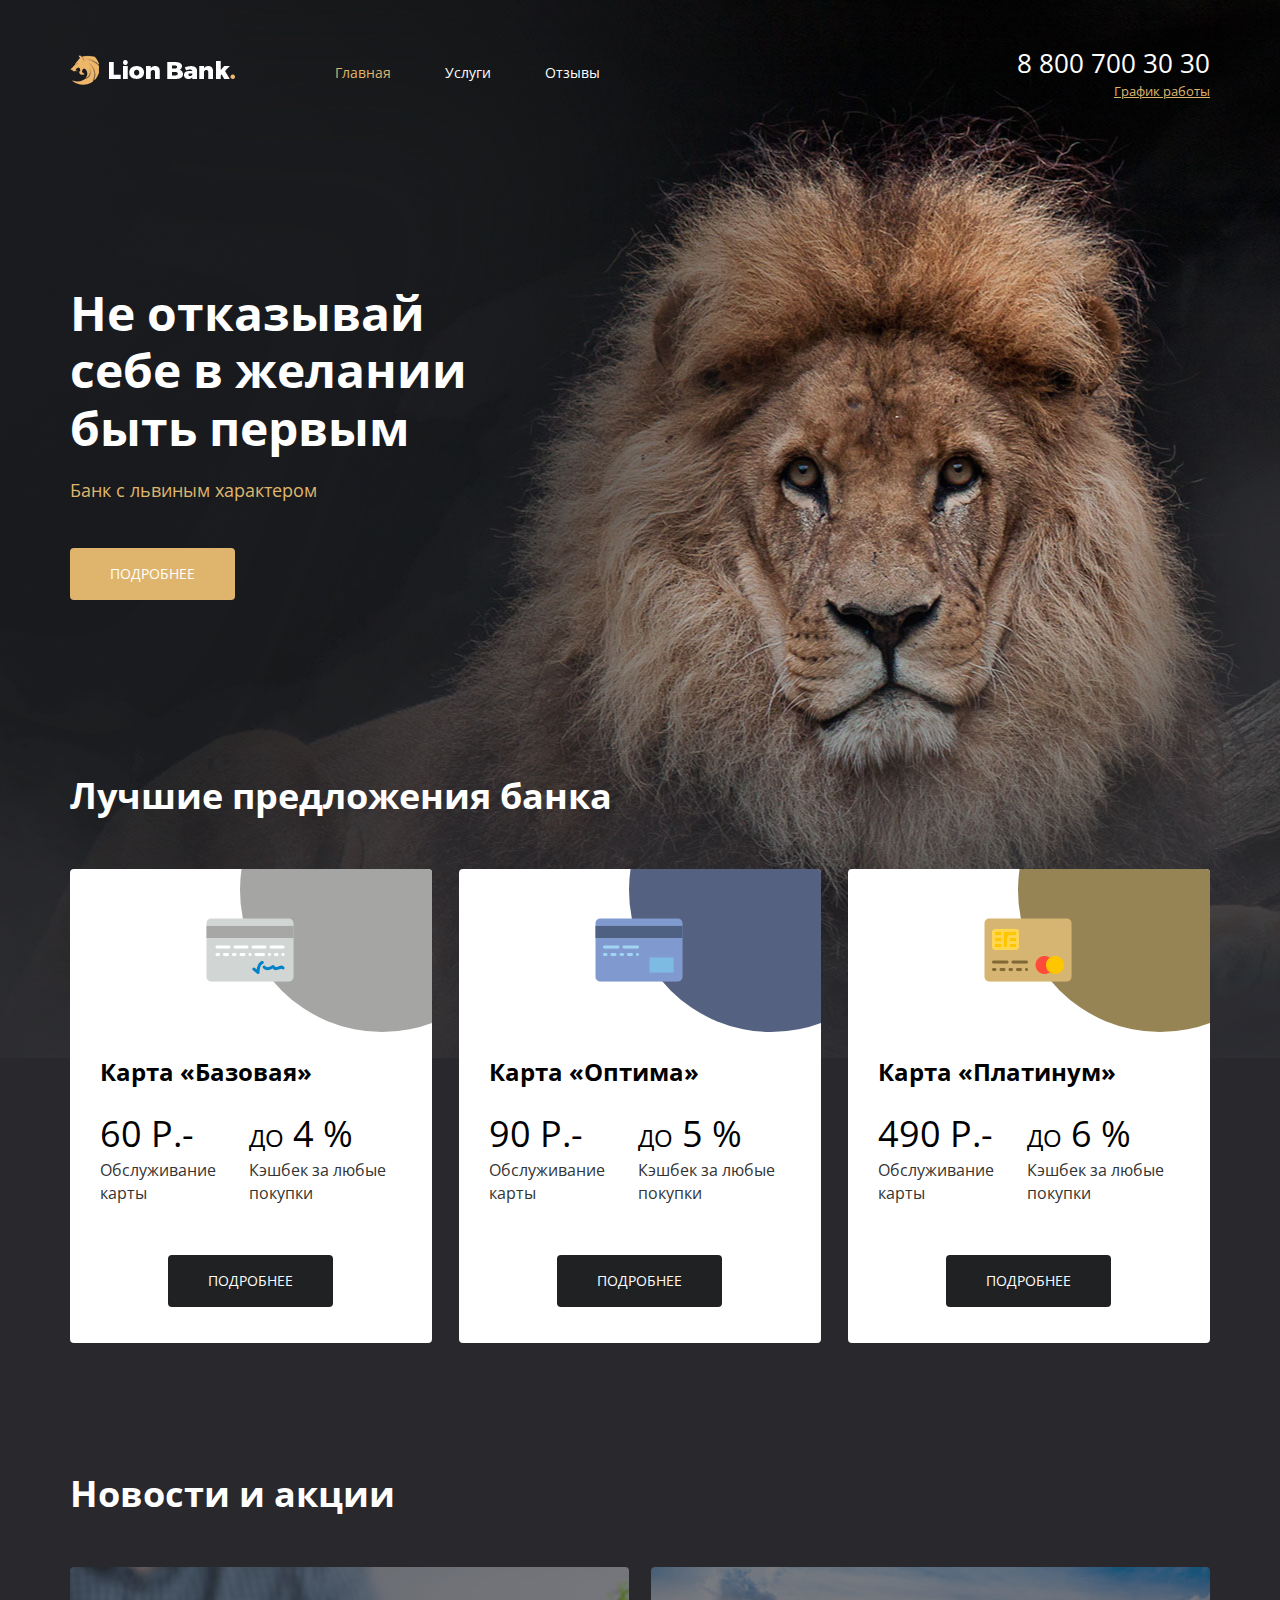
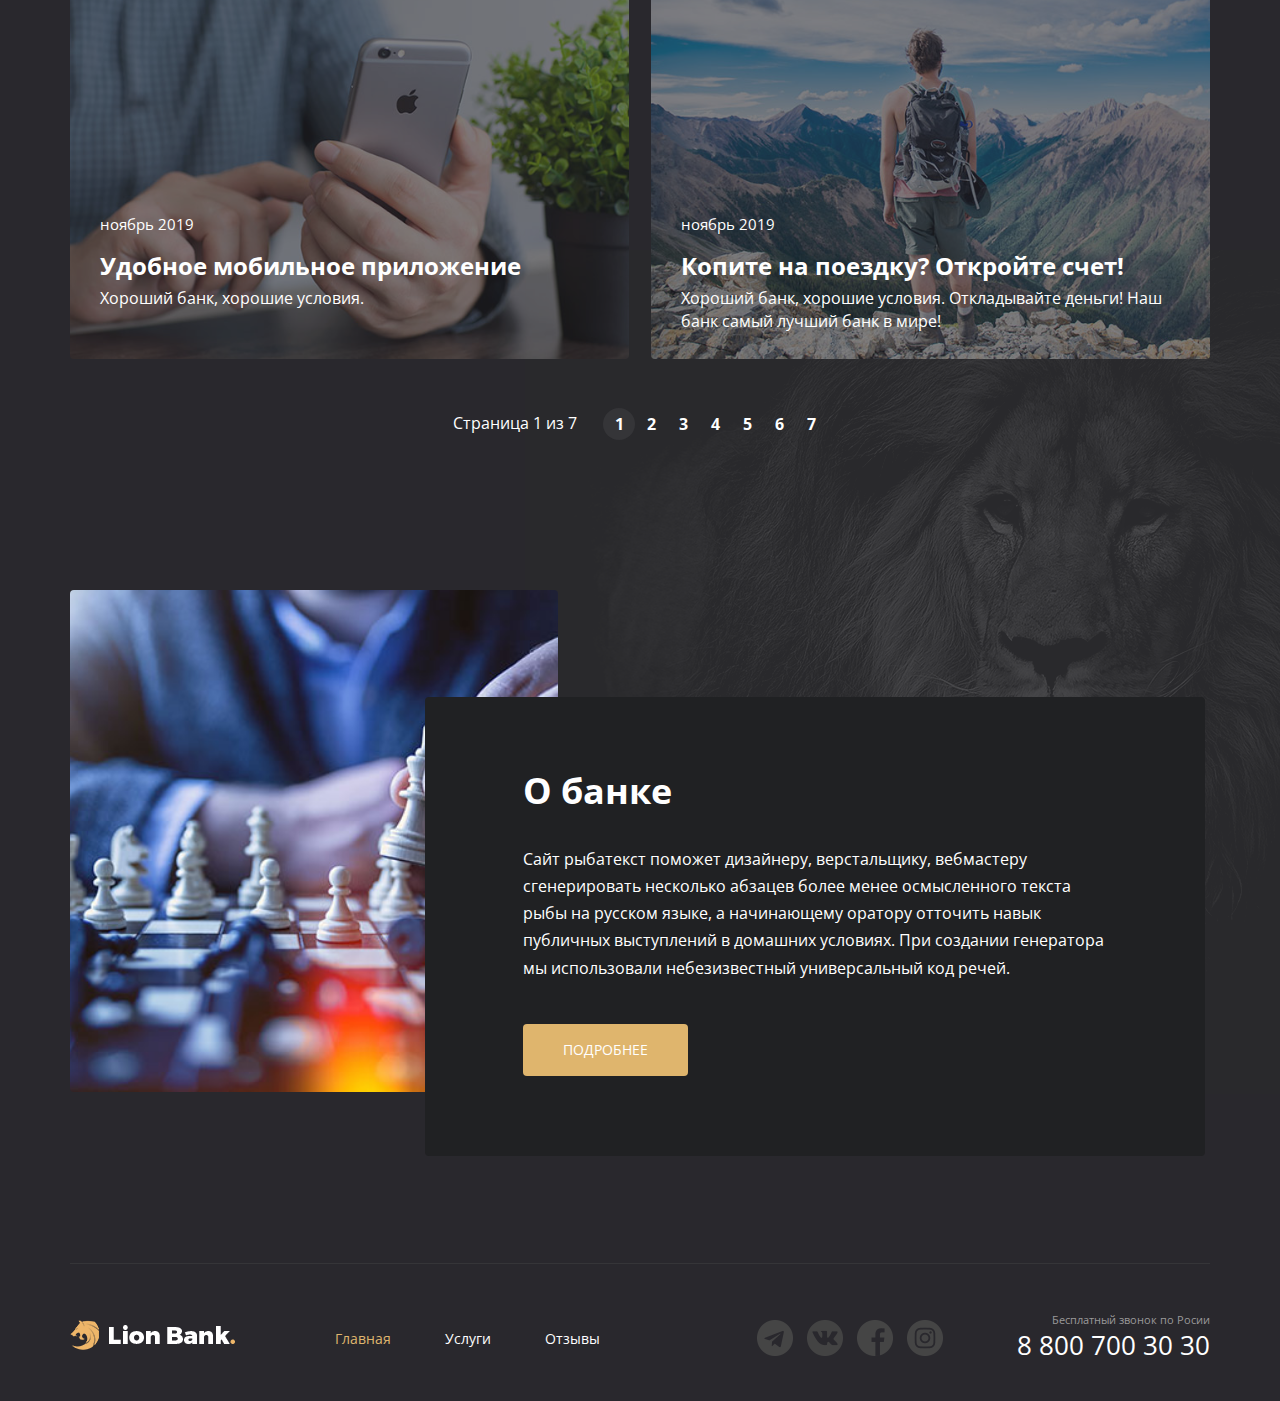
==== lion-bank/document/HTML/index.html @ 8b644f28 "Главная страница + Услуги" ====
<!DOCTYPE html>
<html lang="en">

<head>
    <meta charset="UTF-8">
    <meta name="viewport" content="width=1200, initial-scale=1.0">
    <link href="https://fonts.googleapis.com/css2?family=Open+Sans:wght@400;700&display=swap" rel="stylesheet">
    <link rel="stylesheet" href="../CSS/main.css">
    <title>Lion Bank</title>
</head>

<body>
    <div class="wrapper main-page-wrapper">
        <div class="wrapper__content">
            <section class="hero">
                <div class="container hero__container">
                    <header class="header">
                        <div class="header__column">
                            <a href="/" class="logo">
                                <img src="../../img/logo.png" alt="lion bank logo" class="logo__pic">
                            </a>
                            <nav class="menu">
                                <ul class="menu__list">
                                    <li class="menu__item menu__item--active">
                                        <a href="#" class="menu__link">Главная</a>
                                    </li>
                                    <li class="menu__item ">
                                        <a href="#" class="menu__link">Услуги</a>
                                    </li>
                                    <li class="menu__item">
                                        <a href="#" class="menu__link">Отзывы</a>
                                    </li>
                                </ul>
                            </nav>
                        </div>
                        <div class="header__column header__column--align--right">
                            <address class="contacts">
                                <a href="tel:+78007003030" class="contacts__phone">8 800 700 30 30</a>
                                <div class="contacts__workhours">График работы</div>
                                <!--<div class="contacts__schedule">
                                <p class="contacts__schedule-days"><b>пн-вс: 09:00 - 20:00</b></p>
                                <p class="contacts__schedule-lunch">Обед: 14:00-14:30</p>
                            </div>-->
                            </address>
                        </div>
                    </header>
                    <div class="hero__content">
                        <div class="hero__text-section">
                            <h1 class="hero__title">Не отказывай себе в желании быть первым</h1>
                            <h4 class="hero__subtitle">Банк с львиным характером</h4>
                            <a href="#" class="btn btn--color--ginger">подробнее</a>
                        </div>
                    </div>
                </div>
            </section>
            <section class="section">
                <div class="container">
                    <h2 class="section__title">Лучшие предложения банка</h2>
                    <ul class="offers">
                        <li class="offers__item offer offer__item--theme--grey">
                            <div class="offer__header">
                                <img src="../../img/card_grey.png" alt="Карта «Базовая»" class="offer__header-icon">
                            </div>
                            <div class="offer__description">
                                <h3 class="offer__title">Карта «Базовая»</h3>
                                <ul class="offer__prices">
                                    <li class="offer__prices-item">
                                        <div class="offer__price">60 Р.-</div>
                                        <div class="offer__price-title">Обслуживание карты</div>
                                    </li>
                                    <li class="offer__prices-item">
                                        <div class="offer__price">
                                            <span class="offer__price-range">ДО</span> 4 %
                                        </div>
                                        <div class="offer__price-title">Кэшбек за любые покупки</div>
                                    </li>
                                </ul>
                                <div class="offer__btn-wrapper">
                                    <a href="#" class="btn btn--color--black">подробнее</a>
                                </div>
                            </div>
                        </li>
                        <li class="offers__item offer offer__item--theme--blue">
                            <div class="offer__header">
                                <img src="../../img/card_blue.png" alt="Карта «Оптима»" class="offer__header-icon">
                            </div>
                            <div class="offer__description">
                                <h3 class="offer__title">Карта «Оптима»</h3>
                                <ul class="offer__prices">
                                    <li class="offer__prices-item">
                                        <div class="offer__price">90 Р.-</div>
                                        <div class="offer__price-title">Обслуживание карты</div>
                                    </li>
                                    <li class="offer__prices-item">
                                        <div class="offer__price">
                                            <span class="offer__price-range">ДО</span> 5 %
                                        </div>
                                        <div class="offer__price-title">Кэшбек за любые покупки</div>
                                    </li>
                                </ul>
                                <div class="offer__btn-wrapper">
                                    <a href="#" class="btn btn--color--black">подробнее</a>
                                </div>
                            </div>
                        </li>
                        <li class="offers__item offer offer__item--theme--gold">
                            <div class="offer__header">
                                <img src="../../img/card_gold.png" alt="Карта «Платинум»" class="offer__header-icon">
                            </div>
                            <div class="offer__description">
                                <h3 class="offer__title">Карта «Платинум»</h3>
                                <ul class="offer__prices">
                                    <li class="offer__prices-item">
                                        <div class="offer__price">490 Р.-</div>
                                        <div class="offer__price-title">Обслуживание карты</div>
                                    </li>
                                    <li class="offer__prices-item">
                                        <div class="offer__price">
                                            <span class="offer__price-range">ДО</span> 6 %
                                        </div>
                                        <div class="offer__price-title">Кэшбек за любые покупки</div>
                                    </li>
                                </ul>
                                <div class="offer__btn-wrapper">
                                    <a href="#" class="btn btn--color--black">подробнее</a>
                                </div>
                            </div>
                        </li>
                    </ul>
                </div>
            </section>
            <section class="section">
                <div class="container">
                    <h2 class="section__title">Новости и акции</h2>
                    <ul class="news">
                        <li class="news__item single-news">
                            <img src="../../img/phone.jpg" alt="Мобильное приложение" class="single-news__pic">
                            <div class="single-news__description">
                                <time class="single-news__date">ноябрь 2019</time>
                                <div class="single-news__title">Удобное мобильное приложение</div>
                                <div class="single-news__desc">Хороший банк, хорошие условия.</div>
                            </div>
                        </li>
                        <li class="news__item single-news">
                            <img src="../../img/mountains.jpg" alt="Счет" class="single-news__pic">
                            <div class="single-news__description">
                                <time class="single-news__date">ноябрь 2019</time>
                                <div class="single-news__title">Копите на поездку? Откройте счет!</div>
                                <div class="single-news__desc">Хороший банк, хорошие условия. Откладывайте деньги! Наш
                                    банк самый лучший банк в мире!</div>
                            </div>
                        </li>
                    </ul>
                    <div class="pager">
                        <div class="pager__display">Страница 1 из 7</div>
                        <ul class="pager__list">
                            <li class="pager__item pager__item--active"><a href="#" class="pager__link">1</a></li>
                            <li class="pager__item"><a href="#" class="pager__link">2</a></li>
                            <li class="pager__item"><a href="#" class="pager__link">3</a></li>
                            <li class="pager__item"><a href="#" class="pager__link">4</a></li>
                            <li class="pager__item"><a href="#" class="pager__link">5</a></li>
                            <li class="pager__item"><a href="#" class="pager__link">6</a></li>
                            <li class="pager__item"><a href="#" class="pager__link">7</a></li>
                        </ul>
                    </div>
                </div>
            </section>
            <section class="section">
                <div class="container">
                    <div class="about">
                        <div class="about__desc">
                            <h2 class="about__title">О банке</h2>
                            <div class="about__desc-text">
                                <p>
                                    Сайт рыбатекст поможет дизайнеру, верстальщику, вебмастеру
                                    сгенерировать несколько абзацев более менее осмысленного текста рыбы на русском
                                    языке, а
                                    начинающему оратору отточить навык публичных выступлений в домашних условиях. При
                                    создании
                                    генератора мы использовали небезизвестный универсальный код речей.
                                </p>
                            </div>
                            <a href="#" class="btn btn--color--ginger">подробнее</a>
                        </div>
                    </div>
                </div>
            </section>
        </div>
        <footer class="footer-container">
            <div class="container footer-container__content">
                <div class="footer footer-container__section">
                    <div class="footer__column">
                        <a href="/" class="logo">
                            <img src="../../img/logo.png" alt="lion bank logo" class="logo__pic">
                        </a>
                        <nav class="menu">
                            <ul class="menu__list">
                                <li class="menu__item menu__item--active">
                                    <a href="#" class="menu__link">Главная</a>
                                </li>
                                <li class="menu__item ">
                                    <a href="#" class="menu__link">Услуги</a>
                                </li>
                                <li class="menu__item">
                                    <a href="#" class="menu__link">Отзывы</a>
                                </li>
                            </ul>
                        </nav>
                    </div>
                    <div class="footer__column footer__column--align--right">
                        <ul class="socials">
                            <li class="socials__item socials__item--icon--telegram">
                                <a href="" class="socials__link"></a>
                            </li>
                            <li class="socials__item socials__item--icon--vk">
                                <a href="" class="socials__link"></a>
                            </li>
                            <li class="socials__item socials__item--icon--facebook">
                                <a href="" class="socials__link"></a>
                            </li>
                            <li class="socials__item socials__item--icon--instagram">
                                <a href="" class="socials__link"></a>
                            </li>
                        </ul>
                        <address class="contacts">
                            <div class="contacts__desc">Бесплатный звонок по Росии</div>
                            <a href="tel:+78007003030" class="contacts__phone">8 800 700 30 30</a>
                        </address>
                    </div>
                </div>
            </div>
        </footer>
    </div>
</body>

</html>
---- lion-bank/document/CSS/main.css ----
@import url('./layout/normalize.css');
@import url('./layout/base.css');
@import url('./blocks/hero.css');
@import url('./blocks/header.css');
@import url('./blocks/logo.css');
@import url('./blocks/menu.css');
@import url('./blocks/contacts.css');
@import url('./blocks/btn.css');
@import url('./blocks/offers.css');
@import url('./blocks/news.css');
@import url('./blocks/pager.css');
@import url('./blocks/about.css');
@import url('./blocks/footer.css');
@import url('./blocks/socials.css');
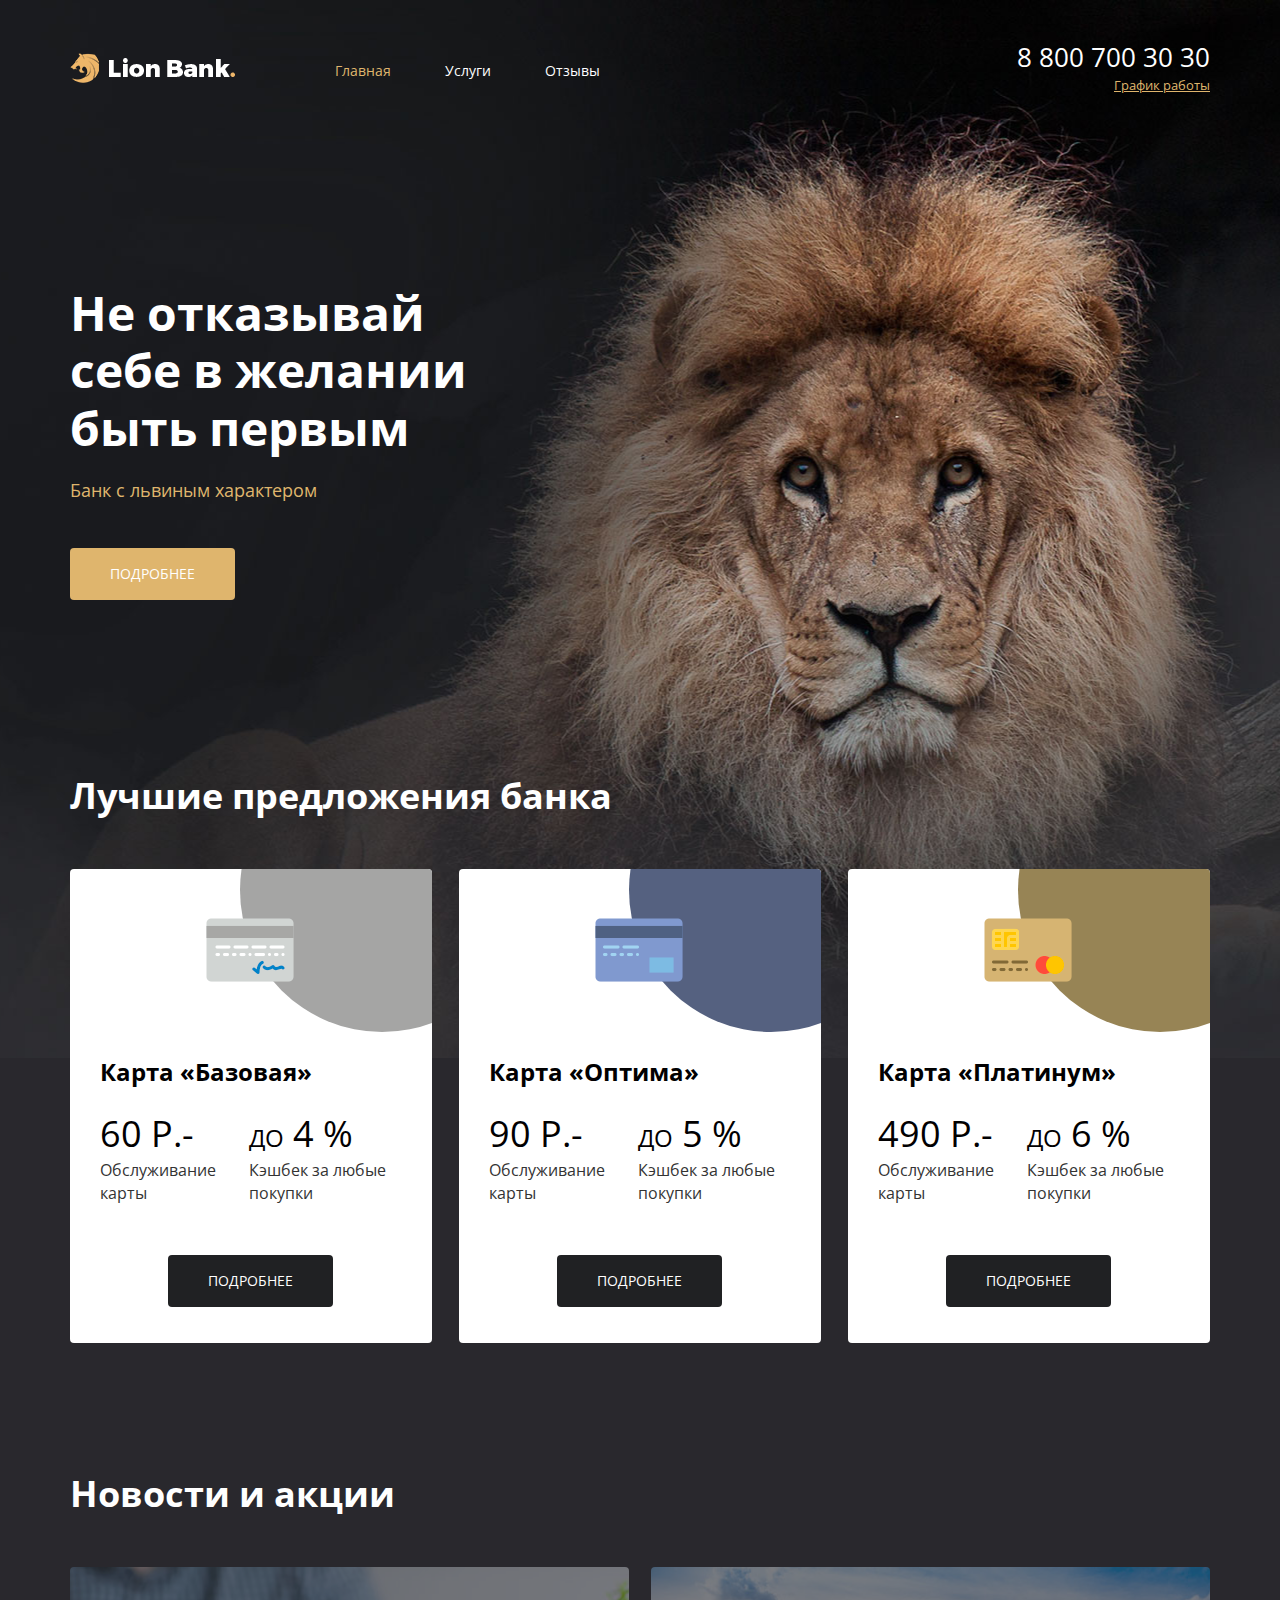
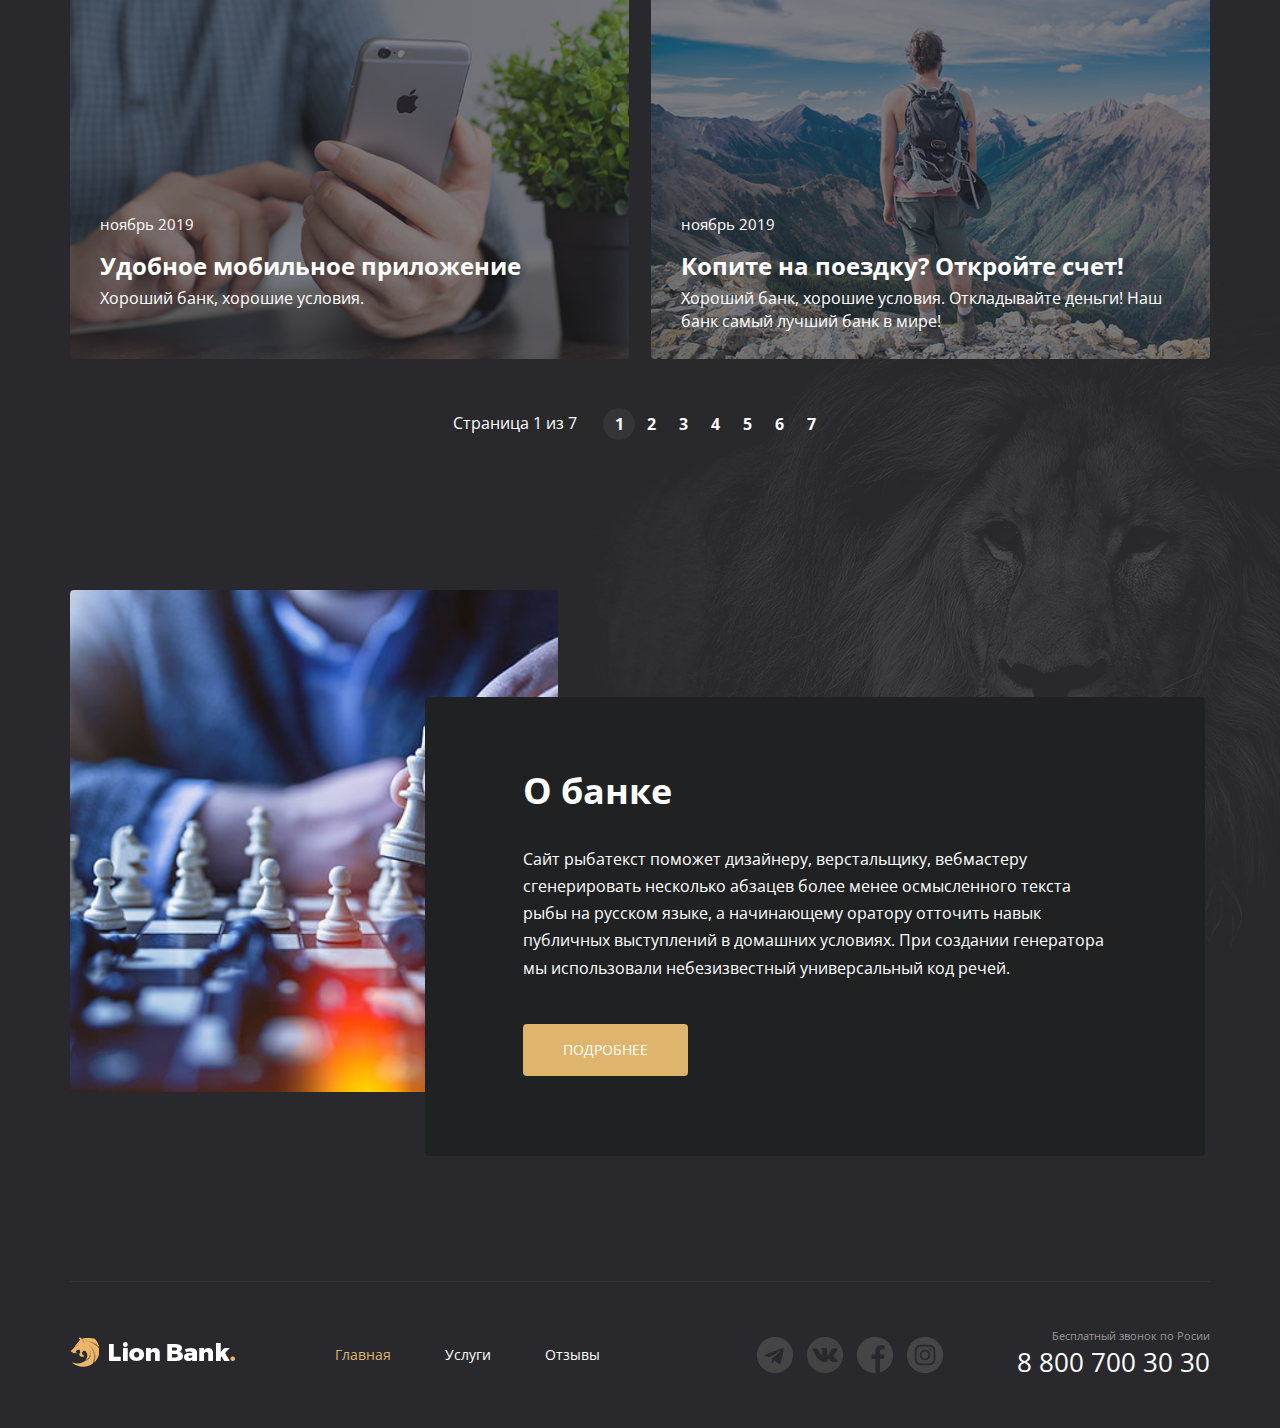
==== commit 9eb81951: "Add files via upload" ====
--- a/lion-bank/document/HTML/index.html
+++ b/lion-bank/document/HTML/index.html
@@ -1,12 +1,12 @@
 <!DOCTYPE html>
-<html lang="en">
+<html lang="ru">
 
 <head>
     <meta charset="UTF-8">
     <meta name="viewport" content="width=1200, initial-scale=1.0">
     <link href="https://fonts.googleapis.com/css2?family=Open+Sans:wght@400;700&display=swap" rel="stylesheet">
     <link rel="stylesheet" href="../CSS/main.css">
-    <title>Lion Bank</title>
+    <title>Lion Bank | Main Page</title>
 </head>
 
 <body>
@@ -36,11 +36,14 @@
                         <div class="header__column header__column--align--right">
                             <address class="contacts">
                                 <a href="tel:+78007003030" class="contacts__phone">8 800 700 30 30</a>
-                                <div class="contacts__workhours">График работы</div>
-                                <!--<div class="contacts__schedule">
-                                <p class="contacts__schedule-days"><b>пн-вс: 09:00 - 20:00</b></p>
-                                <p class="contacts__schedule-lunch">Обед: 14:00-14:30</p>
-                            </div>-->
+                                <div class="dropdown">
+                                    <div class="contacts__workhours">График работы</div>
+                                    <div class="contacts__triangle"></div>
+                                    <div class="contacts__schedule">
+                                        <div class="contacts__schedule-days"><b>пн-вс: 09:00 - 20:00</b></div>
+                                        <div class="contacts__schedule-lunch">Обед: 14:00-14:30</div>
+                                    </div>
+                                </div>
                             </address>
                         </div>
                     </header>
@@ -165,7 +168,7 @@
                     </div>
                 </div>
             </section>
-            <section class="section">
+            <section class="section about-section">
                 <div class="container">
                     <div class="about">
                         <div class="about__desc">
--- a/lion-bank/document/CSS/main.css
+++ b/lion-bank/document/CSS/main.css
@@ -1,16 +1,16 @@
 @import url('./layout/normalize.css');
 @import url('./layout/base.css');
-@import url('./blocks/hero.css');
-@import url('./blocks/header.css');
+@import url('./blocks/hero-main.css');
+@import url('./blocks/header-main.css');
 @import url('./blocks/logo.css');
 @import url('./blocks/menu.css');
 @import url('./blocks/contacts.css');
 @import url('./blocks/btn.css');
 @import url('./blocks/offers.css');
 @import url('./blocks/news.css');
-@import url('./blocks/pager.css');
+@import url('./blocks/pager-main.css');
 @import url('./blocks/about.css');
-@import url('./blocks/footer.css');
+@import url('./blocks/footer-main.css');
 @import url('./blocks/socials.css');
 
 
